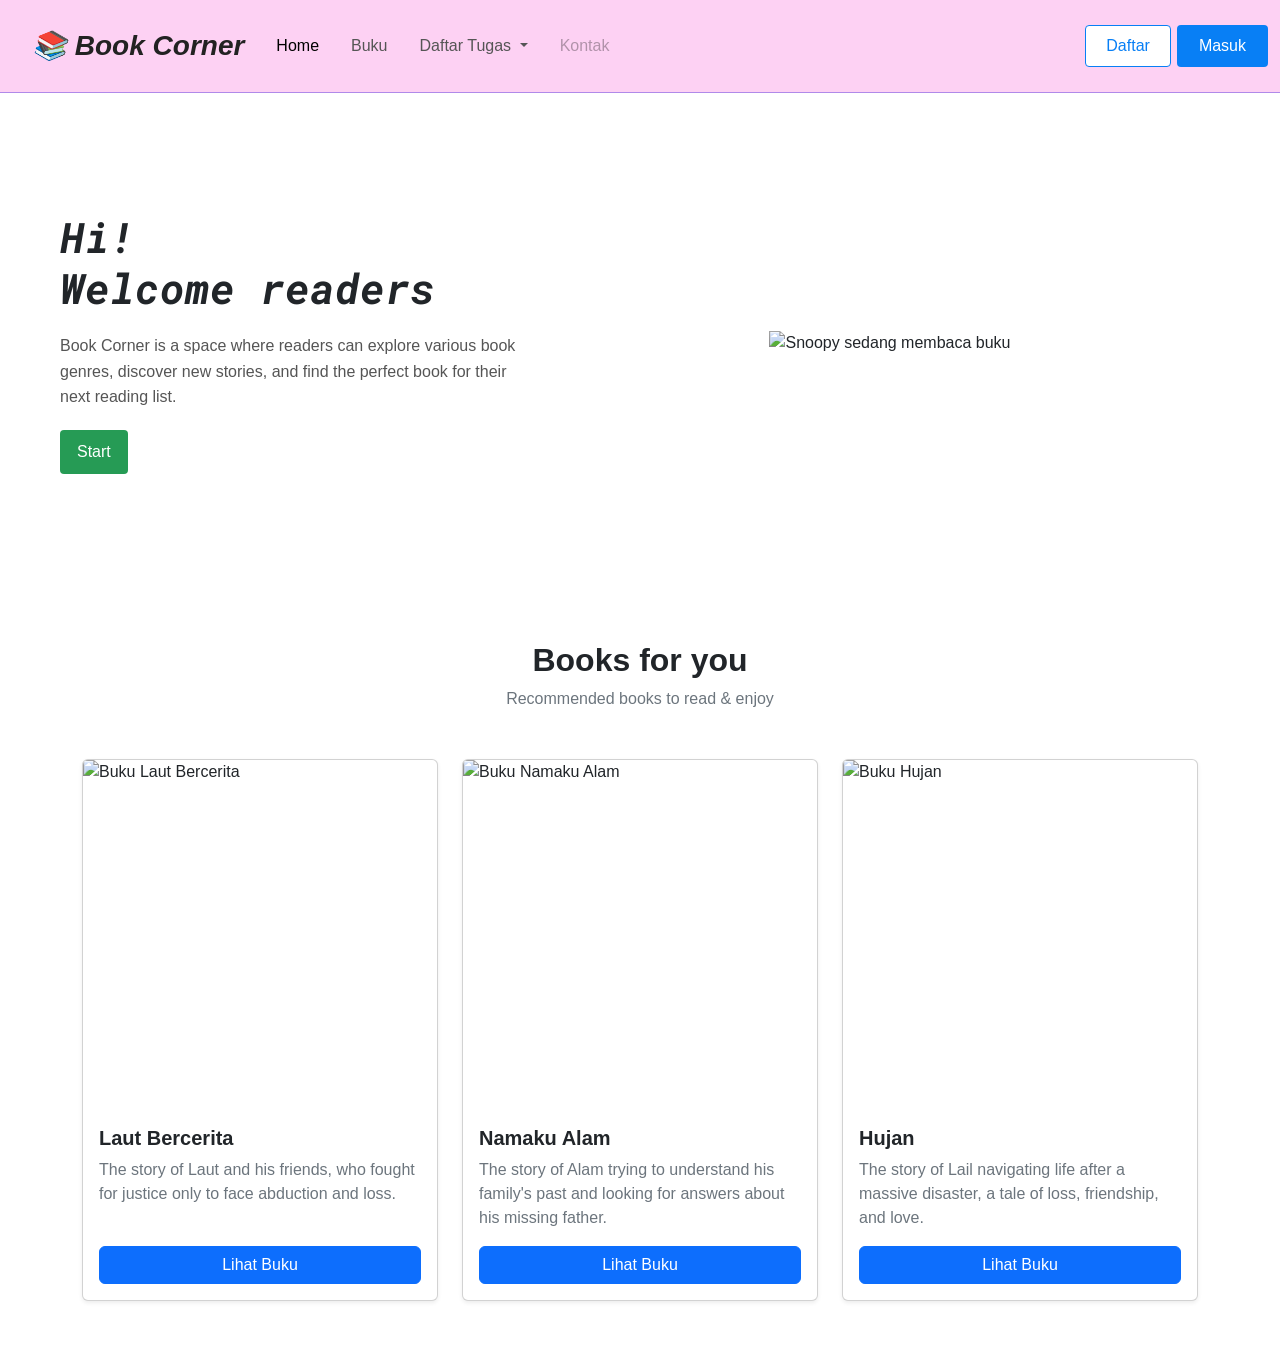
==== bootstrap.html @ 640cb57f "Add bootstrap.html file" ====
<!DOCTYPE html>
<html lang="en">

<head>
    <meta charset="UTF-8">
    <meta name="viewport" content="width=device-width, initial-scale=1.0">

    <title>Book Corner</title>
    <link href="https://fonts.googleapis.com/css2?family=Roboto+Mono:wght@400;700&display=swap" rel="stylesheet">

    <!-- Bootstrap -->
    <link href="https://cdn.jsdelivr.net/npm/bootstrap@5.3.8/dist/css/bootstrap.min.css" rel="stylesheet">

    <style>
        body {
            margin: 0;
            font-family: Arial, sans-serif;
        }

        .navbar {
            background-color: rgb(253, 209, 243);
            padding: 20px 0;
            border-bottom: 1px solid #b08ae9;
        }

        .hero-text h1 {
    font-family: 'Roboto Mono', monospace;
    font-size: 42px;
    font-weight: bold;
    font-style: italic;
    line-height: 1.2;
    margin-bottom: 20px;
}

        .navbar-brand {
            font-size: 28px;
            font-weight: bold;
            font-style: italic;
            color: #222;
            margin-left: 20px;
        }

        .nav-link {
            color: #555;
            margin: 0 8px;
        }

        .btn-daftar {
            color: #087ff5;
            border: 1px solid #087ff5;
            background: white;
            padding: 8px 20px;
            border-radius: 4px;
            margin-left: 15px;
        }

        .btn-masuk {
            background: #087ff5;
            color: white;
            border: none;
            padding: 9px 22px;
            border-radius: 4px;
            margin-left: 6px;
        }

        .hero {
            min-height: 500px;
            display: flex;
            align-items: center;
            padding: 20px 40px;
        }

        .hero-text {
            padding-left: 20px;
        }

        .hero-text p {
            color: #555;
            line-height: 1.6;
            margin-bottom: 20px;
        }

        .btn-mulai {
            background: #269b55;
            color: white;
            border: none;
            padding: 10px 17px;
            border-radius: 4px;
        }

        .hero-image {
            text-align: center;
        }

        .hero-image img {
            width: 100%;
            max-width: 500px;
            height: 480px;
            object-fit: contain;
        }

        .card-img-top {
            height: 350px;
            object-fit: cover;
        }
    </style>
</head>

<body>

<!-- NAVBAR -->
<nav class="navbar navbar-expand-lg">
    <div class="container-fluid">

        <a class="navbar-brand" href="#">📚 Book Corner</a>

        <button class="navbar-toggler" type="button"
            data-bs-toggle="collapse"
            data-bs-target="#navbarScroll">
            <span class="navbar-toggler-icon"></span>
        </button>

        <div class="collapse navbar-collapse" id="navbarScroll">

            <ul class="navbar-nav me-auto my-2 my-lg-0">
                <li class="nav-item">
                    <a class="nav-link active" href="#">Home</a>
                </li>

                <li class="nav-item">
                    <a class="nav-link" href="#">Buku</a>
                </li>

                <li class="nav-item dropdown">
                    <a class="nav-link dropdown-toggle"
                        href="#"
                        data-bs-toggle="dropdown">
                        Daftar Tugas
                    </a>

                    <ul class="dropdown-menu">
                        <li><a class="dropdown-item" href="index.html">TUGAS 1</a></li>
                        <li><a class="dropdown-item" href="TUGAS 2.html">TUGAS 2</a></li>
                        <li><a class="dropdown-item" href="TUGAS-3.html">TUGAS 3</a></li>
                    </ul>
                </li>

                <li class="nav-item">
                    <a class="nav-link disabled">Kontak</a>
                </li>
            </ul>
            <div class="d-flex">
            <button class="btn-daftar">Daftar</button>
            <button class="btn-masuk">Masuk</button>
            </div>

        </div>
    </div>
</nav>


<!-- HERO -->
<section class="hero">
    <div class="container-fluid">

        <div class="row align-items-center">

            <div class="col-md-5 hero-text">

                <h1>
                    Hi!<br>
                    Welcome readers
                </h1>

                <p>
                    Book Corner is a space where readers can explore
                    various book genres, discover new stories, and
                    find the perfect book for their next reading list.
                </p>

                <button class="btn-mulai">
                    Start
                </button>

            </div>

            <div class="col-md-7 hero-image">
                <img src="buku.jpg" alt="Snoopy sedang membaca buku">
            </div>

        </div>
    </div>
</section>


<!-- CARD BUKU -->
<section class="container py-5">

    <div class="text-center mb-5">
        <h2 class="fw-bold">Books for you</h2>
        <p class="text-secondary">
            Recommended books to read & enjoy
        </p>
    </div>

    <div class="row g-4">

        <!-- CARD 1 -->
        <div class="col-12 col-md-6 col-lg-4">
            <div class="card h-100 shadow-sm">

                <img src="laut (2).jpg"
                    class="card-img-top"
                    alt="Buku Laut Bercerita">

                <div class="card-body d-flex flex-column">

                    <h5 class="card-title fw-bold">
                        Laut Bercerita
                    </h5>

                    <p class="card-text text-secondary">
                        The story of Laut and his friends,
                        who fought for justice only to face
                        abduction and loss.
                    </p>

                    <a href="https://www.gramedia.com/products/laut-bercerita"
                        class="btn btn-primary mt-auto">
                        Lihat Buku
                    </a>

                </div>
            </div>
        </div>


        <!-- CARD 2 -->
        <div class="col-12 col-md-6 col-lg-4">
            <div class="card h-100 shadow-sm">

                <img src="namaku-alam.jpg"
                    class="card-img-top"
                    alt="Buku Namaku Alam">

                <div class="card-body d-flex flex-column">

                    <h5 class="card-title fw-bold">
                        Namaku Alam
                    </h5>

                    <p class="card-text text-secondary">
                        The story of Alam trying to understand
                        his family's past and looking for answers
                        about his missing father.
                    </p>

                    <a href="https://www.gramedia.com/products/namaku-alam"
                        class="btn btn-primary mt-auto">
                        Lihat Buku
                    </a>

                </div>
            </div>
        </div>


        <!-- CARD 3 -->
        <div class="col-12 col-md-6 col-lg-4">
            <div class="card h-100 shadow-sm">

                <img src="hujan.jpg"
                    class="card-img-top"
                    alt="Buku Hujan">

                <div class="card-body d-flex flex-column">

                    <h5 class="card-title fw-bold">
                        Hujan
                    </h5>

                    <p class="card-text text-secondary">
                        The story of Lail navigating life after
                        a massive disaster, a tale of loss,
                        friendship, and love.
                    </p>

                    <a href="https://www.gramedia.com/products/hujan-2"
                        class="btn btn-primary mt-auto">
                        Lihat Buku
                    </a>

                </div>
            </div>
        </div>

    </div>
</section>


<!-- Bootstrap JavaScript -->
<script src="https://cdn.jsdelivr.net/npm/bootstrap@5.3.8/dist/js/bootstrap.bundle.min.js"></script>

</body>
</html>
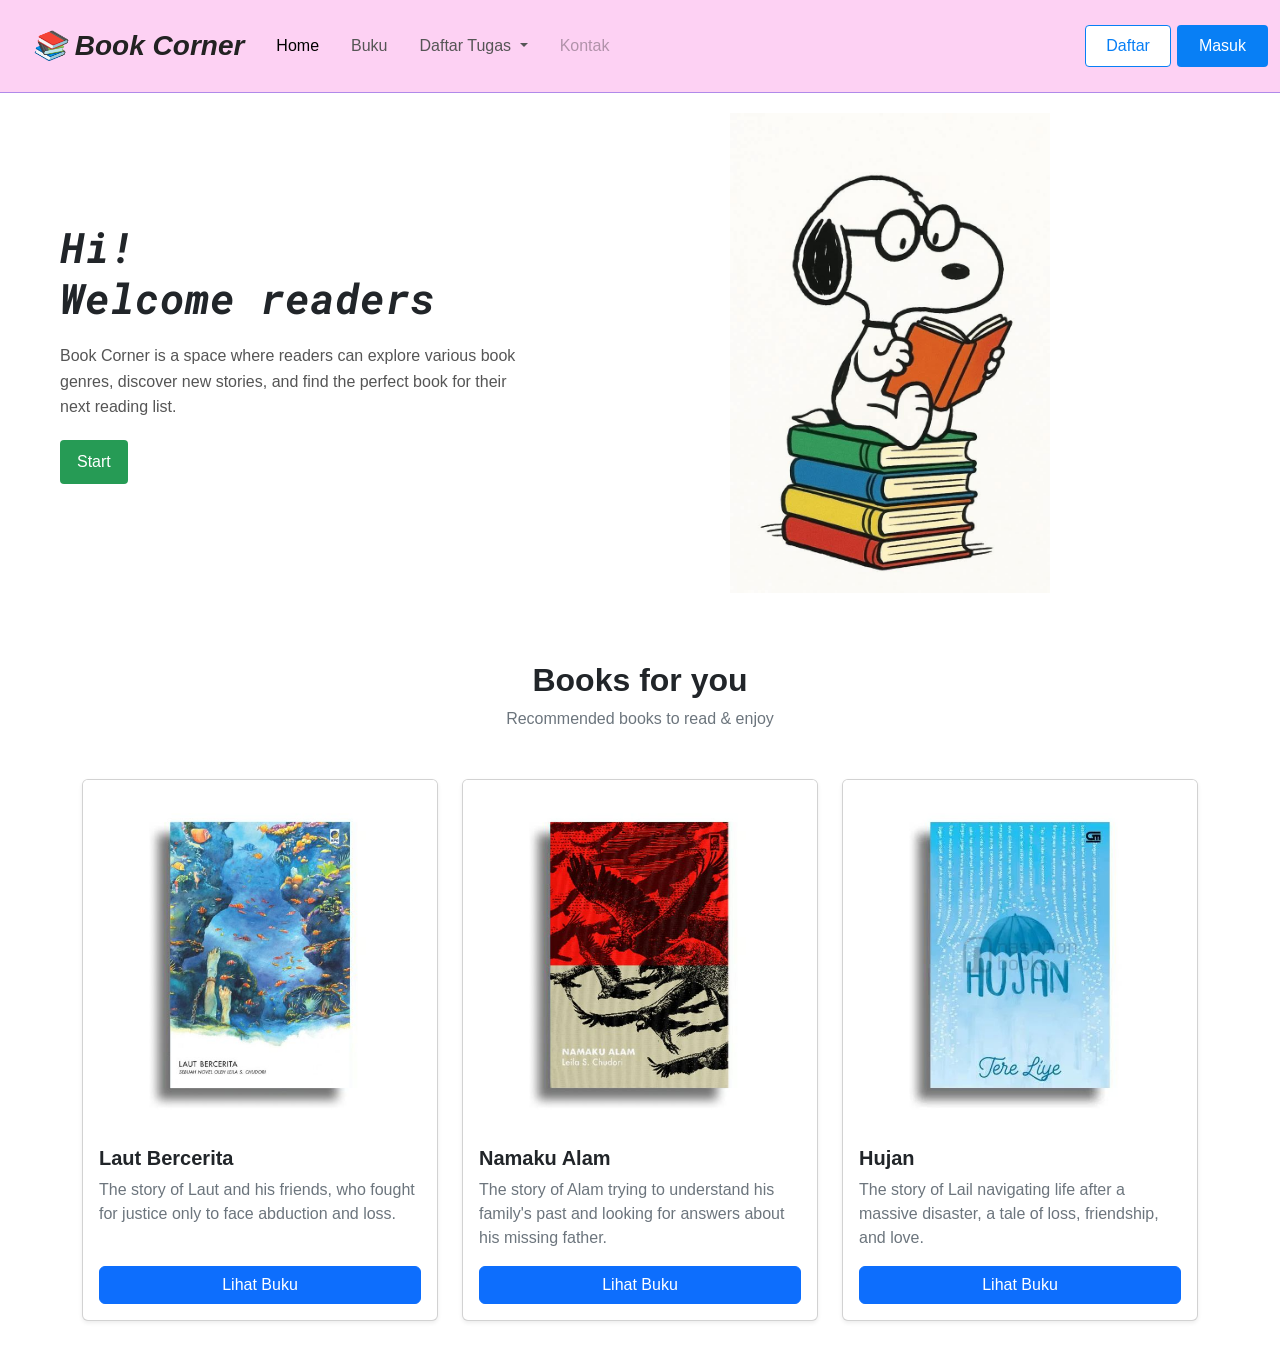
==== commit d2d49925: "Update bootstrap.html" ====
--- a/bootstrap.html
+++ b/bootstrap.html
@@ -139,7 +139,7 @@
                     </a>
 
                     <ul class="dropdown-menu">
-                        <li><a class="dropdown-item" href="index.html">TUGAS 1</a></li>
+                        <li><a class="dropdown-item" href="TUGAS-1.html">TUGAS 1</a></li>
                         <li><a class="dropdown-item" href="TUGAS 2.html">TUGAS 2</a></li>
                         <li><a class="dropdown-item" href="TUGAS-3.html">TUGAS 3</a></li>
                     </ul>
